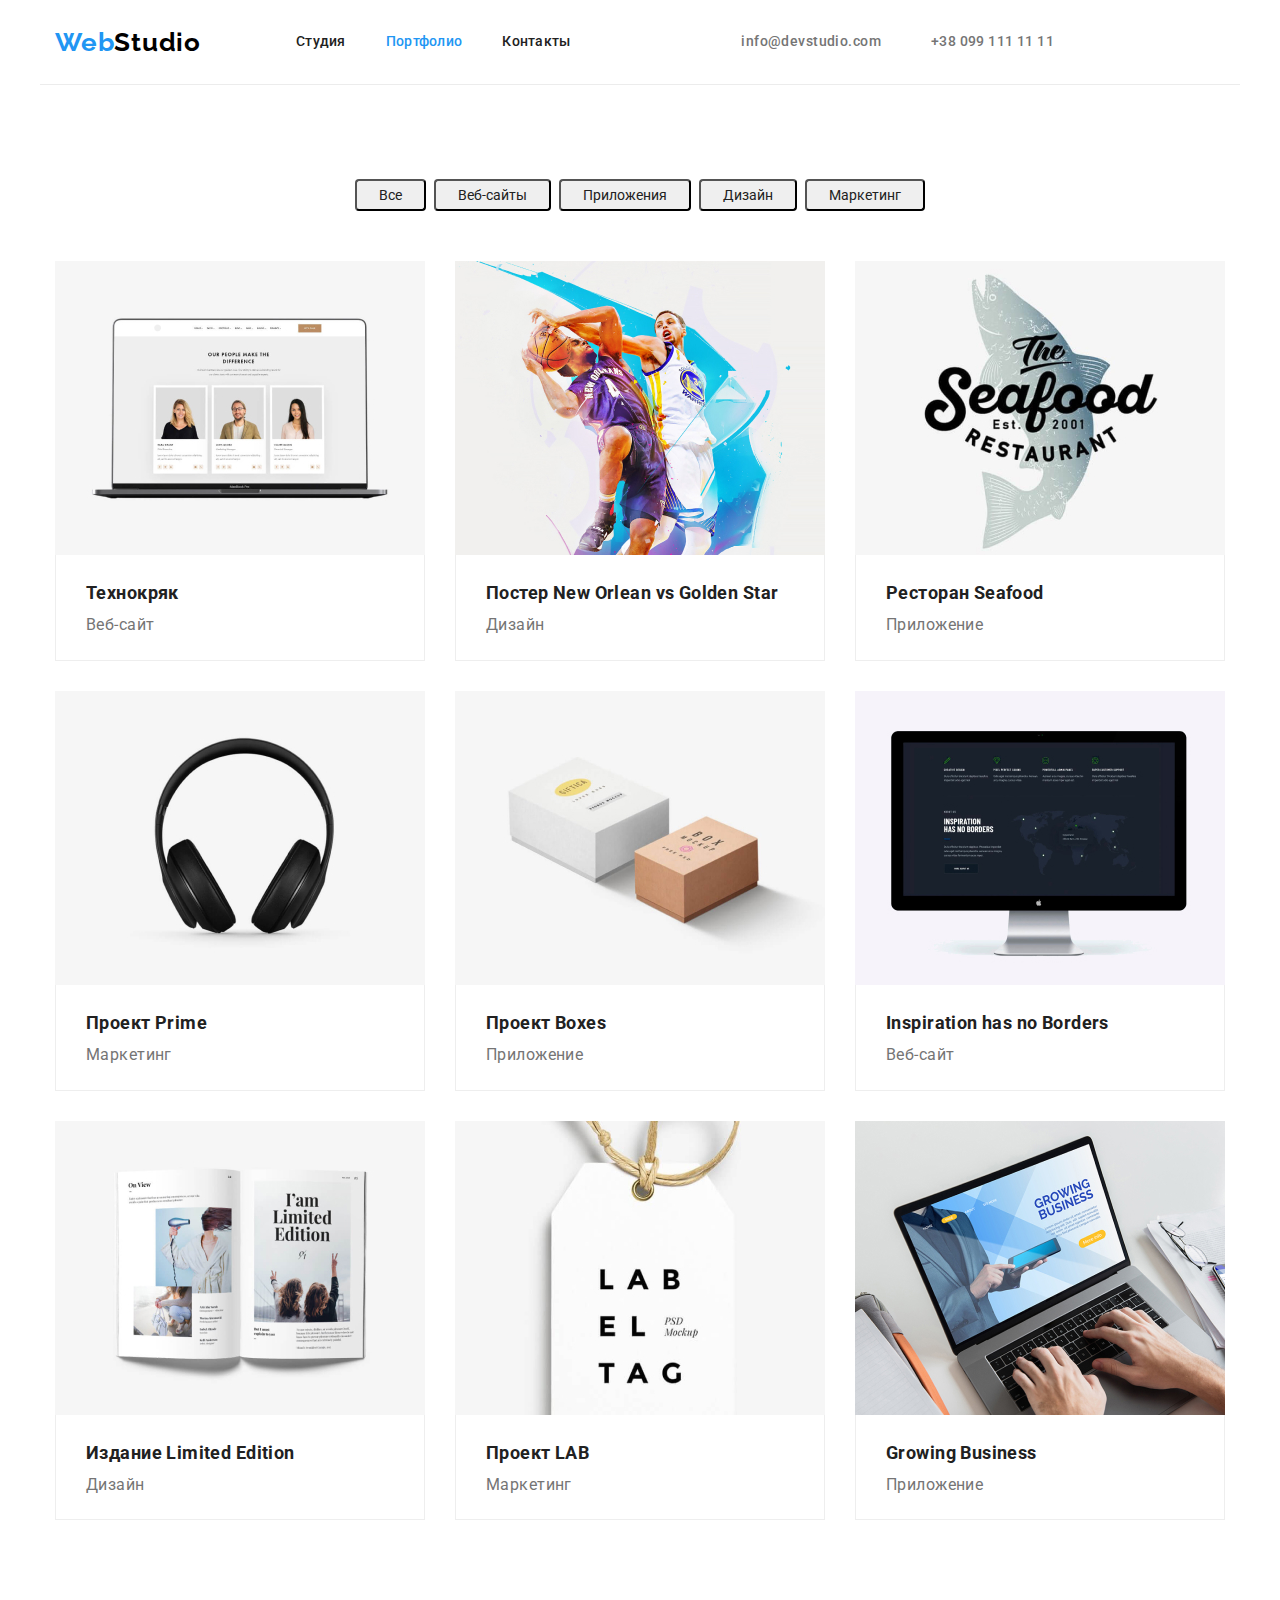
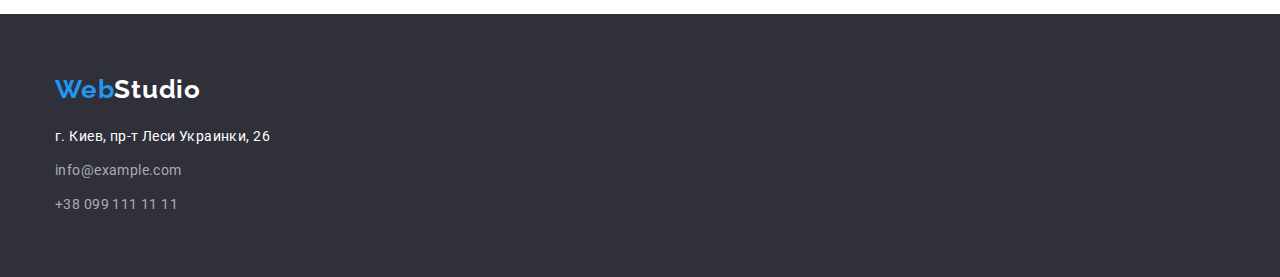
==== portfolio.html @ 10aca10c "FILES" ====
<!DOCTYPE html>
<html lang="ru">
  <head>
    <meta charset="UTF-8" />
    <meta http-equiv="X-UA-Compatible" content="IE=edge" />
    <meta name="viewport" content="width=, initial-scale=1.0" />
    <title>Document</title>
    <link
      href="https://fonts.googleapis.com/css2?family=Raleway:wght@700&family=Roboto:wght@400;500;700;900&display=swap"
      rel="stylesheet"
    />
    <link
      rel="stylesheet"
      href="https://cdnjs.cloudflare.com/ajax/libs/modern-normalize/1.1.0/modern-normalize.min.css"
    />
    <link rel="stylesheet" href="./css/styles.css" />
  </head>
  <body>
    <!--Шапка сайта-->
    <header class="page-header">
      <div class="container header-container">
        <nav class="nav">
          <a href="/" class="logoweb">Web<span class="logostudio">Studio</span></a>
          <ul class="nav-header">
            <li class="nav-item"><a href="./index.html" class="nav-link">Студия</a></li>
            <li class="nav-item">
              <a href="" class="nav-link current">Портфолио</a>
            </li>
            <li class="nav-item"><a href="" class="nav-link">Контакты</a></li>
          </ul>
        </nav>
        <ul class="nav-container">
          <li class="nav-item-mail">
            <a href="mailto:info@devstudio.com" class="nav-email">info@devstudio.com</a>
          </li>
          <li class="nav-item-tel">
            <a href="tel:+380991111111" class="nav-number">+38 099 111 11 11</a>
          </li>
        </ul>
      </div>
    </header>
    <main>
      <!-- Фильтр на странице Портфолио -->
      <section class="section container">
            <h1 class="visually-hidden">Примеры работ</h1>
            <ul class="work-examples-container button-items-list">
              <li class="button-examples-item">
                <button type="button" class="button-text-examples button-all">Все</button>
              </li>
              <li class="button-examples-item">
                <button type="button button-web" class="button-text-examples">Веб-сайты</button>
              </li>
              <li class="button-examples-item">
                <button type="button" class="button-text-examples button-apps">Приложения</button>
              </li>
              <li class="button-examples-item">
                <button type="button" class="button-text-examples button-design">Дизайн</button>
              </li>
              <li class="button-examples-item">
                <button type="button" class="button-text-examples button-marketing">
                  Маркетинг
                </button>
              </li>
            </ul>
          </div>
          <!-- Примеры работ линия 1 -->
          <ul class="work-examples">
            <li class="work-examples-list-item">
              <img src="images/websiteexample.jpg" width="370" alt="An example of the website" />
              <div class="work-examples-content">
                <h2 class="work-example-title">Технокряк</h2>
                <p class="work-example-type-one">Веб-сайт</p>
              </div>
            </li>
            <li class="work-examples-list-item">
              <img
                src="images/designexample.jpg"
                width="370"
                alt="A poster with basketball players"
              />
              <div class="work-examples-content">
                <h2 class="work-example-title">Постер New Orlean vs Golden Star</h2>
                <p class="work-example-type-one">Дизайн</p>
              </div>
            </li>
            <li class="work-examples-list-item">
              <img src="images/appexample.jpg" width="370" alt="Seafood restaurant app logo" />
              <div class="work-examples-content">
                <h2 class="work-example-title">Ресторан Seafood</h2>
                <p class="work-example-type-one">Приложение</p>
              </div>
            </li>
          <!-- Примеры работ линия 2 -->
            <li class="work-examples-list-item">
              <img src="images/marketingexample.jpg" width="370" alt="A set of headphones" />
              <div class="work-examples-content">
                <h2 class="work-example-title">Проект Prime</h2>
                <p class="work-example-type-two">Маркетинг</p>
              </div>
            </li>
            <li class="work-examples-list-item">
              <img src="images/appboxes.jpg" width="370" alt="Two boxes" />
              <div class="work-examples-content">
                <h2 class="work-example-title">Проект Boxes</h2>
                <p class="work-example-type-two">Приложение</p>
              </div>
            </li>
            <li class="work-examples-list-item">
              <img src="images/websiteinspation.jpg" width="370" alt="A screen" />
              <div class="work-examples-content">
                <h2 class="work-example-title">Inspiration has no Borders</h2>
                <p class="work-example-type-two">Веб-сайт</p>
              </div>
            </li>
          <!-- Примеры работ линия 3 -->
            <li class="work-examples-list-item not">
              <img src="images/limitededition.jpg" width="370" alt="An unfolded magazine" />
              <div class="work-examples-content">
                <h2 class="work-example-title">Издание Limited Edition</h2>
                <p class="work-example-type">Дизайн</p>
              </div>
            </li>
            <li class="work-examples-list-item not">
              <img src="images/projectlab.jpg" width="370" alt="A Lab tag" />
              <div class="work-examples-content">
                <h2 class="work-example-title">Проект LAB</h2>
                <p class="work-example-type">Маркетинг</p>
              </div>
            </li>
            <li class="work-examples-list-item not">
              <img src="images/growingbusiness.jpg" width="370" alt="A laptop" />
              <div class="work-examples-content">
                <h2 class="work-example-title">Growing Business</h2>
                <p class="work-example-type">Приложение</p>
              </div>
            </li>
          </ul>
        </div>
      </section>
    </main>
    <!--Подвал страницы-->
    <footer class="footer">
      <div class="container">
        <a href="/" class="logoweb-footer">Web<span class="logostudiofooter">Studio</span></a>
        <address class="address">
          <p class="address-name">г. Киев, пр-т Леси Украинки, 26</p>
          <a class="address-mail link" href="mailto:info@example.com">info@example.com</a>
          <a class="address-tel link" href="tel:+380991111111">+38 099 111 11 11</a>
        </address>
      </div>
    </footer>
  </body>
</html>
---- css/styles.css ----
:root {
  --primary-text-color: #757575;
  --title-text-color: #212121;
  --accent-color: #2196f3;
  --primary-bg-color: white;
}

h1,
h2,
h3,
h4,
h5,
h6,
p {
  margin-top: 0;
  margin-bottom: 0;
}

ul,
ol {
  padding-left: 0;
  margin-top: 0;
  margin-bottom: 0;
}

.list {
  list-style: none;
}

.link {
  text-decoration: none;
  display: block;
}

img {
  display: block;
}
/* Цвет основного текста: #212121
Вторичный цвет  #757575 
цвет контактов rgba(255, 255, 255, 0.6)
белый цвет: #FFFFFF
акцентный цвет = #2196F3  */
/* цвет фона основной #FFFFFF
цвет фона вторичный #2F303A */
body {
  background-color: #ffffff;
  color: #212121;
  font-family: 'Roboto', sans-serif;
  letter-spacing: 0.03em;
  font-size: 14px;
  line-height: 1.71;
}

ul {
  list-style: none;
}
/* НАЧАЛО ШАПКИ И НАВИГАЦИИ НА САЙТЕ */
.page-header {
  color: var(--primary-bg-color);
}
.logoweb {
  text-decoration: none;
  color: #2196f3;
  font-family: 'Raleway';
  font-size: 26px;
  font-weight: 700;
  line-height: 1.19;
  letter-spacing: 0.03em;
  text-align: left;
  margin-right: 95px;
}

.logostudio {
  color: black;
  text-decoration: none;
  font-weight: 700;
  font-size: 26px;
  line-height: 1.34;
  letter-spacing: 0.03em;
}
.container {
  width: 1200px;
  margin: 0 auto;
  padding-left: 15px;
  padding-right: 15px;
}
.section {
  padding-top: 94px;
  padding-bottom: 94px;
}
.nav {
  display: flex;
  align-items: center;
}
.nav-header {
  display: flex;
  align-items: center;
}

.nav-item {
  padding-top: 30px;
  padding-bottom: 30px;
}
.header-container {
  border-bottom: 1px solid #ececec;
  margin: 0 auto;
}
.header-container {
  display: flex;
  align-items: center;
}

.nav-container {
  display: flex;
}
.nav-header a {
  text-decoration: none;
  color: var(--title-text-color);
  font-weight: 500;
  font-size: 14px;
  line-height: 1.2;
  letter-spacing: 0.02em;
}

.nav-link.current,
.nav-link:hover,
.nav-link:focus {
  color: var(--accent-color);
}
.nav-item:not(:last-child) {
  margin-right: 40px;
}

.nav-container {
  margin: 0 auto;
}
.nav-item-mail {
  margin-right: 50px;
}
.nav-email,
.nav-number {
  text-decoration: none;
  color: var(--primary-text-color);
  font-weight: 500;
}

.nav-email:focus,
.nav-email:hover {
  color: var(--accent-color);
}
.nav-number:focus,
.nav-number:hover {
  color: var(--accent-color);
}
/* ========== КОНЕЦ ШАПКИ И НАВИГАЦИИ НА САЙТЕ============ */

/*======= НАЧАЛО БАННЕРА НА ГЛАВНОЙ СТРАНИЦЕ ==========*/
.hero {
  background-color: #2f303a;
  padding-top: 200px;
  padding-bottom: 200px;
}
.hero-container {
  background-color: #2f303a;
  display: flex;
  align-items: center;
  flex-direction: column;
}
.hero-title {
  color: #ffffff;
  background-color: #2f303a;
  font-size: 44px;
  line-height: 1.3;
  text-align: center;
  letter-spacing: 0.06em;
  text-transform: uppercase;
  max-width: 670px;
  margin: 0 auto 30px;
}
.button {
  display: block;
  margin: 0 auto;
}
.button {
  border-radius: 4px;
  padding: 10px 32px;
  box-sizing: border-box;
  width: 200px;
  height: 50px;
  text-align: center;
}
.button,
.button-text {
  font-family: inherit;
  color: white;
  background-color: var(--accent-color);
  font-weight: bold;
  font-size: 16px;
  line-height: 1.8;
  cursor: pointer;
}

/* ==========КОНЕЦ БАННЕРА НА ГЛАВНОЙ СТРАНИЦЕ ==================*/

/*========= НАШИ ПРЕЙМУЩЕСТВА НАЧАЛО РАЗДЕЛА =================*/
.visually-hidden {
  position: absolute;
  width: 1px;
  height: 1px;
  margin: -1px;
  border: 0;
  padding: 0;
  white-space: nowrap;
  clip-path: inset(100%);
  clip: rect(0 0 0 0);
  overflow: hidden;
}

.our-advantages {
  display: flex;
  align-items: center;
  padding-bottom: 95px;
  padding-top: 95px;
}
.our-advantages-list {
  display: flex;
  align-items: center;
  margin-left: -30px;
  margin-top: -30px;
}
.advantages-list-item {
  width: calc((100% - 90px) / 4);
  margin-left: 30px;
  margin-top: 30px;
}
.advantages-list-item:last-child {
  margin-right: 0;
}

.advantages-title {
  margin-bottom: 10px;
  font-weight: bold;
  font-size: 14px;
  line-height: 1.14;
  letter-spacing: 0.03em;
  text-transform: uppercase;
}

.our-advantages-list p {
  font-size: 14px;
  line-height: 1.5;
  letter-spacing: 0.03em;
  color: var(--primary-text-color);
}
/* =========НАШИ ПРЕЙМУЩЕСТВА КОНЕЦ РАЗДЕЛА ===========*/

/* =====ЧЕМ МЫ ЗАНИМАЕМСЯ НА ГЛАВНОЙ СТРАНИЦЕ========= */
.whatdowedo {
  padding-bottom: 94px;
}
.whatdowedo-title {
  font-weight: 700;
  font-size: 36px;
  line-height: 1.2;
  letter-spacing: 0.03em;
}
.whatdowedo-title {
  text-align: center;
  margin: 0 auto;
  margin-bottom: 50px;
}

.whatdowedo-list {
  display: flex;
  align-items: center;
  margin-left: -30px;
  margin-top: -30px;
}
.whatdowedo-list-item {
  width: calc((100% - 60px) / 3);
  margin-left: 30px;
  margin-top: 30px;
}
/*========== ЧЕМ МЫ ЗАНИМАЕМСЯ КОНЕЦ =========*/

/*============== НАША КОММАНДА НАЧАЛО (НА ГЛАВНОЙ СТРАНИЦЕ)========== */
.our-team-section {
  background-color: #f5f4fa;
}
.our-team-title {
  text-align: center;
}
.our-team-title {
  color: #212121;
  font-style: normal;
  font-weight: bold;
  font-size: 36px;
  line-height: 1.85;
  margin-bottom: 50px;
}
.our-team-list {
  display: flex;
  align-items: center;
  margin-left: -30px;
  margin-top: -30px;
}
.our-team-list-item {
  width: calc((100% - 60px) / 4);
  margin-left: 30px;
  margin-top: 30px;
}
.our-team-members {
  font-weight: 500;
  font-size: 16px;
  line-height: 1.2;
  letter-spacing: 0.03em;
  margin-bottom: 10px;
}

.our-team-position {
  font-weight: normal;
  font-size: 16px;
  line-height: 1.2;
  letter-spacing: 0.03em;
  color: var(--primary-text-color);
}
.our-team-list-content-first,
.our-team-list-content-second,
.our-team-list-content-third,
.our-team-list-content-fourth {
  text-align: center;
  background-color: #ffffff;
}
.our-team-list-content-first {
  padding-top: 30px;
  padding-right: 60px;
  padding-bottom: 30px;
  padding-left: 50px;
}
.our-team-list-content-second {
  padding-top: 30px;
  padding-right: 61px;
  padding-bottom: 30px;
  padding-left: 62px;
}
.our-team-list-content-third {
  padding-top: 30px;
  padding-right: 65px;
  padding-bottom: 30px;
  padding-left: 67px;
}
.our-team-list-content-fourth {
  padding-top: 30px;
  padding-right: 65px;
  padding-bottom: 30px;
  padding-left: 67px;
}
/*  =======РАЗДЕЛ НАША КОМАНДА КОНЕЦ (НА ГЛАВНОЙ СТРАНИЦЕ)======== */

/* -=========ФИЛЬТР НА СТРАНИЦЕ ПОРТФОЛИО НАЧАЛО =========*/
.work-examples .button-text-examples {
  font-family: inherit;
  background-color: #f5f4fa;
  color: #212121;
  font-weight: 500;
  font-size: 16px;
  line-height: 1.62;
  letter-spacing: 0.03em;
}
.work-examples .button-text-examples:hover {
  background-color: var(--accent-color);
  color: white;
}

.work-examples-container {
  display: flex;
}
.work-examples-container {
  justify-content: center;
  margin-bottom: 50px;
}

.button-examples-item {
  display: block;
}

.button-examples-item:not(:last-child) {
  margin-right: 8px;
}
.button-text-examples {
  padding: 6px 22px;
  border-radius: 4px;
  color: #212121;
}

button {
  box-sizing: border-box;
}
.buttons-list,
.button-examples-item {
  display: block;
}

.button-web {
  padding: 73px 38px;
}
/* ============ ФИЛЬТР В ПОРТФОЛИО КОНЕЦ=========== */

/* =========ПРИМЕРЫ РАБОТ В ПОРТФОЛИО =========*/
.work-examples h2 {
  font-style: normal;
  font-weight: bold;
  font-size: 18px;
  line-height: 2;
}
.work-examples p {
  color: #757575;
  font-size: 16px;
  line-height: 1.8;
}

.work-examples-content {
  padding: 20px 30px;
  border-bottom: 1px solid #eeeeee;
  border-right: 1px solid #eeeeee;
  border-left: 1px solid #eeeeee;
}
.work-examples {
  display: flex;
  flex-wrap: wrap;
}
.work-examples-list-item {
  margin-right: 30px;
}
.work-examples-list-item:nth-child(3n + 3) {
  margin-right: 0;
}
.work-examples-list-item {
  margin-bottom: 30px;
}
.work-examples-list-item:nth-last-child(-n + 3) {
  margin-bottom: 0;
}
/* =========КОНЕЦ ПРИМЕРОВ РАБОТ В ПОРТФОЛИО============== */

/* =======ФУТЕР НА ГЛАВНОЙ СТРАНИЦУ И ПОРТФОЛИО======= */
.footer {
  background-color: #2f303a;
  font-style: normal;
  padding-top: 60px;
  padding-bottom: 60px;
}

.logoweb-footer {
  text-decoration: none;
  color: #2196f3;
  font-family: 'Raleway';
  font-size: 26px;
  font-weight: 700;
  line-height: 1.19;
  letter-spacing: 0.03em;
}
.logoweb-footer {
  margin-bottom: 20px;
}
.logostudiofooter {
  color: white;
  text-decoration: none;
  font-weight: 700;
  font-size: 26px;
  line-height: 35, 96px;
  letter-spacing: 0.03em;
}
.footer-list {
  list-style: none;
}
.address-name {
  max-width: 232px;
  color: white;
  font-style: normal;
  font-weight: normal;
  font-size: 14px;
  line-height: 1.71;
  margin-bottom: 10px;
}

.address-mail,
.address-tel {
  display: block;
}
.logoweb-footer {
  display: block;
}
.address-mail {
  margin-bottom: 10px;
}
.address-mail,
.address-tel {
  text-decoration: none;
  font-style: normal;
  color: rgba(255, 255, 255, 0.6);
  font-weight: 400;
  font-size: 14px;
  line-height: 1.71;
  letter-spacing: 0.03em;
}
/* =======КОНЕЦ ФУТЕРА======== */
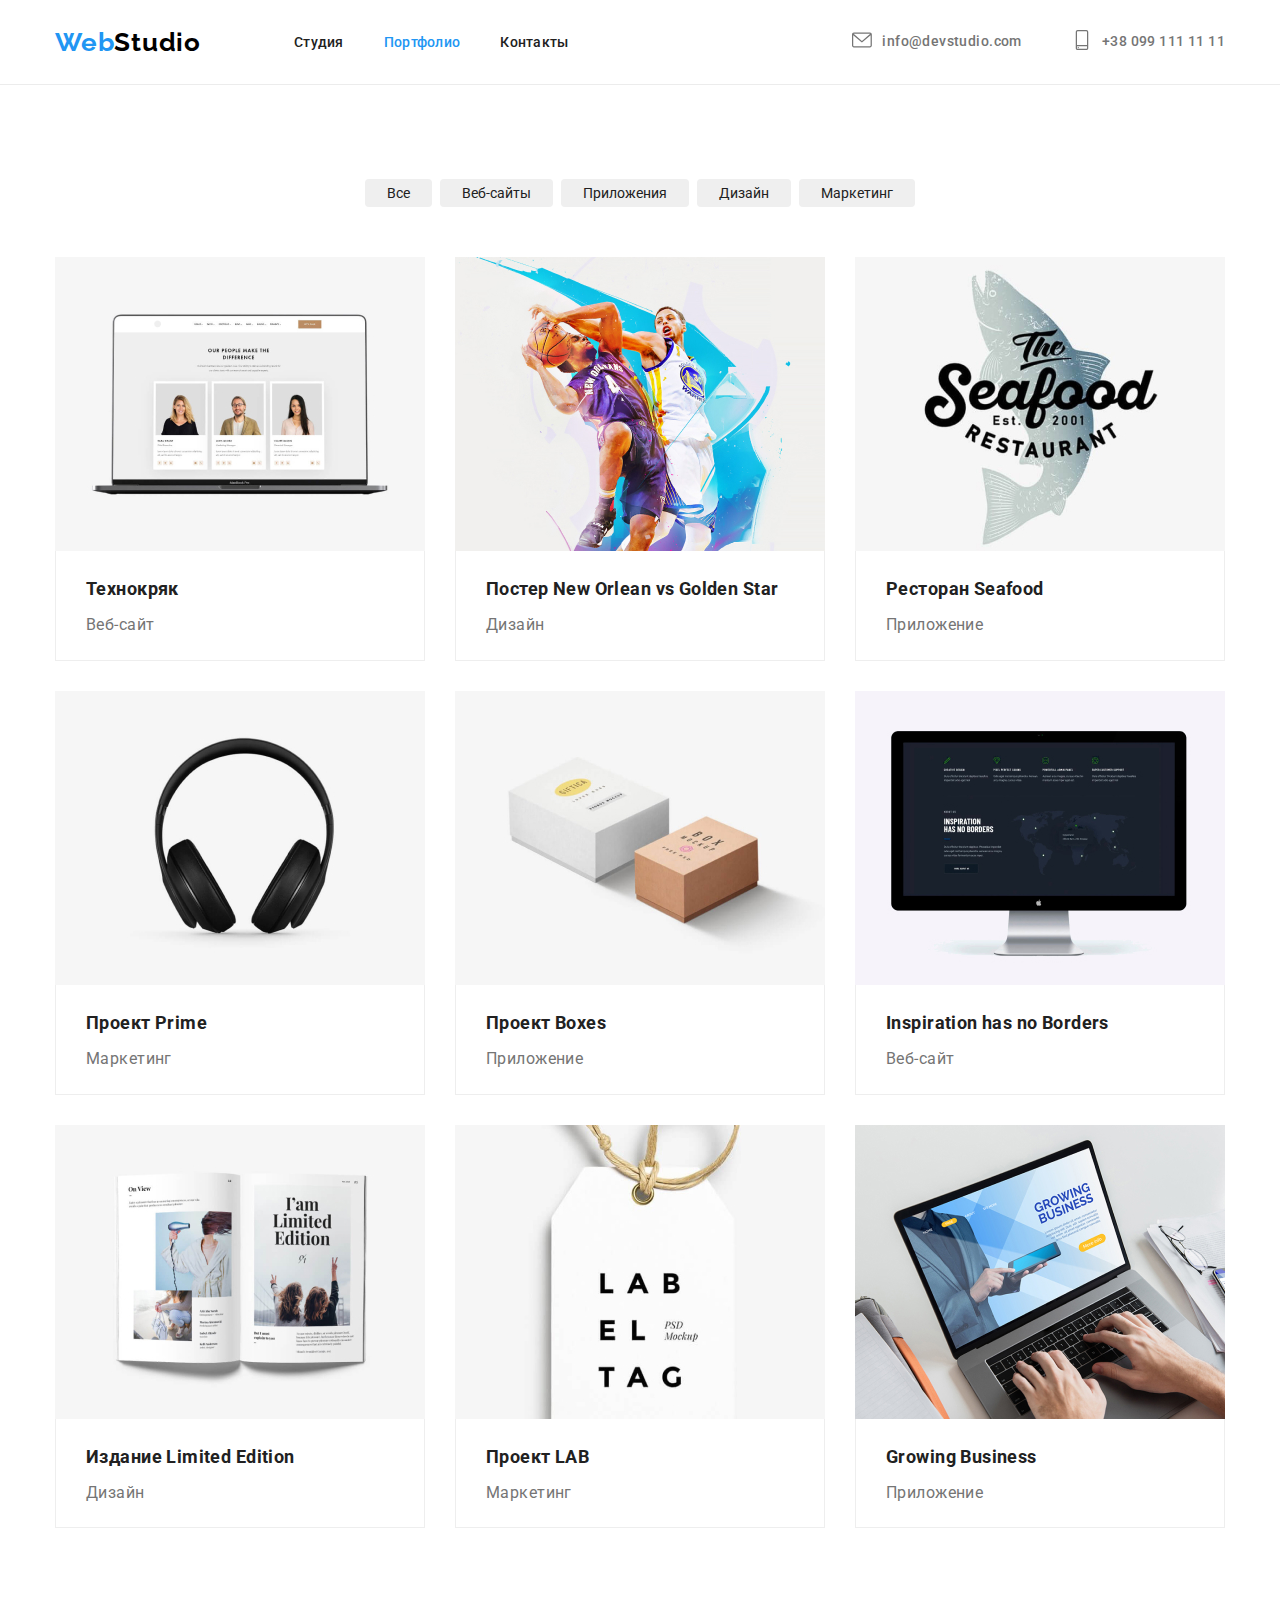
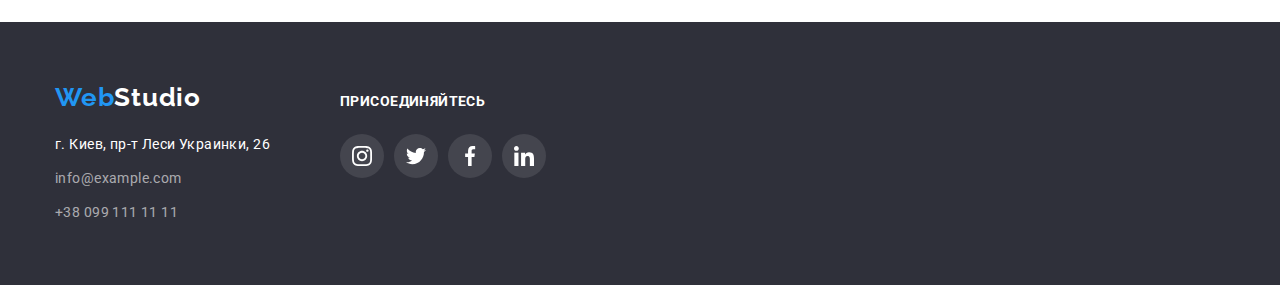
==== commit aa943405: "very final" ====
--- a/portfolio.html
+++ b/portfolio.html
@@ -19,22 +19,30 @@
     <!--Шапка сайта-->
     <header class="page-header">
       <div class="container header-container">
+        <a href="/" class="logoweb">Web<span class="logostudio">Studio</span></a>
         <nav class="nav">
-          <a href="/" class="logoweb">Web<span class="logostudio">Studio</span></a>
           <ul class="nav-header">
-            <li class="nav-item"><a href="./index.html" class="nav-link">Студия</a></li>
-            <li class="nav-item">
-              <a href="" class="nav-link current">Портфолио</a>
-            </li>
-            <li class="nav-item"><a href="" class="nav-link">Контакты</a></li>
+            <li class="nav-item link"><a href="./index.html" class="nav-link">Студия</a></li>
+            <li class="nav-item link"><a href="" class="nav-link current">Портфолио</a></li>
+            <li class="nav-item link"><a href="" class="nav-link">Контакты</a></li>
           </ul>
         </nav>
         <ul class="nav-container">
           <li class="nav-item-mail">
-            <a href="mailto:info@devstudio.com" class="nav-email">info@devstudio.com</a>
+            <a href="mailto:info@devstudio.com" class="nav-link link">
+              <svg class="nav-icon" width="20" height="20">
+                <use href="./images/icons.svg#icon-envelope"></use>
+              </svg>
+              info@devstudio.com
+            </a>
           </li>
           <li class="nav-item-tel">
-            <a href="tel:+380991111111" class="nav-number">+38 099 111 11 11</a>
+            <a href="tel:+380991111111" class="nav-link link">
+              <svg class="nav-icon" width="20" height="20">
+                <use href="./images/icons.svg#icon-smartphone"></use>
+              </svg>
+              +38 099 111 11 11
+            </a>
           </li>
         </ul>
       </div>
@@ -45,19 +53,19 @@
             <h1 class="visually-hidden">Примеры работ</h1>
             <ul class="work-examples-container button-items-list">
               <li class="button-examples-item">
-                <button type="button" class="button-text-examples button-all">Все</button>
+                <button type="button" class="button-text-examples">Все</button>
               </li>
               <li class="button-examples-item">
                 <button type="button button-web" class="button-text-examples">Веб-сайты</button>
               </li>
               <li class="button-examples-item">
-                <button type="button" class="button-text-examples button-apps">Приложения</button>
+                <button type="button" class="button-text-examples">Приложения</button>
               </li>
               <li class="button-examples-item">
-                <button type="button" class="button-text-examples button-design">Дизайн</button>
+                <button type="button" class="button-text-examples">Дизайн</button>
               </li>
               <li class="button-examples-item">
-                <button type="button" class="button-text-examples button-marketing">
+                <button type="button" class="button-text-examples">
                   Маркетинг
                 </button>
               </li>
@@ -140,13 +148,48 @@
     </main>
     <!--Подвал страницы-->
     <footer class="footer">
-      <div class="container">
-        <a href="/" class="logoweb-footer">Web<span class="logostudiofooter">Studio</span></a>
-        <address class="address">
-          <p class="address-name">г. Киев, пр-т Леси Украинки, 26</p>
-          <a class="address-mail link" href="mailto:info@example.com">info@example.com</a>
-          <a class="address-tel link" href="tel:+380991111111">+38 099 111 11 11</a>
-        </address>
+      <div class="container footer-container">
+        <div class="footer-container-first">
+          <a href="/" class="logoweb-footer">Web<span class="logostudiofooter">Studio</span></a>
+          <address class="address">
+            <p class="address-name">г. Киев, пр-т Леси Украинки, 26</p>
+            <a class="address-mail link" href="mailto:info@example.com">info@example.com</a>
+            <a class="address-tel link" href="tel:+380991111111">+38 099 111 11 11</a>
+          </address>
+        </div>
+        <div class="footer-social-links-container">
+          <h2 class="footer-title">Присоединяйтесь</h2>
+          <ul class="footer-social-list">
+            <li class="social-list-item">
+              <a href="" class="social-list-link">
+                <svg class="social-list-icon-footer" width="20" height="20">
+                  <use href="./images/icons.svg#instagram"></use>
+                </svg>
+              </a>
+            </li>
+            <li class="social-list-item">
+              <a href="" class="social-list-link">
+                <svg class="social-list-icon-footer" width="20" height="20">
+                  <use href="./images/icons.svg#twitter"></use>
+                </svg>
+              </a>
+            </li>
+            <li class="social-list-item">
+              <a href="" class="social-list-link">
+                <svg class="social-list-icon-footer" width="20" height="20">
+                  <use href="./images/icons.svg#facebook"></use>
+                </svg>
+              </a>
+            </li>
+            <li class="">
+              <a href="" class="social-list-link">
+                <svg class="social-list-icon-footer" width="20" height="20">
+                  <use href="./images/icons.svg#linkedin"></use>
+                </svg>
+              </a>
+            </li>
+          </ul>
+        </div>
       </div>
     </footer>
   </body>
--- a/css/styles.css
+++ b/css/styles.css
@@ -55,9 +55,14 @@
   list-style: none;
 }
 /* НАЧАЛО ШАПКИ И НАВИГАЦИИ НА САЙТЕ */
+
 .page-header {
-  color: var(--primary-bg-color);
-}
+  border-bottom: 1px solid #ececec;
+}
+/* .page-header {
+  display: flex;
+  justify-content: flex-end;
+} */
 .logoweb {
   text-decoration: none;
   color: #2196f3;
@@ -69,6 +74,9 @@
   text-align: left;
   margin-right: 95px;
 }
+.logoweb {
+  margin-right: 93px;
+}
 
 .logostudio {
   color: black;
@@ -80,13 +88,15 @@
 }
 .container {
   width: 1200px;
-  margin: 0 auto;
+  margin-left: auto;
+  margin-right: auto;
   padding-left: 15px;
   padding-right: 15px;
 }
 .section {
   padding-top: 94px;
   padding-bottom: 94px;
+  margin: 0 auto;
 }
 .nav {
   display: flex;
@@ -94,24 +104,29 @@
 }
 .nav-header {
   display: flex;
-  align-items: center;
-}
-
-.nav-item {
+}
+
+.nav-link {
+  display: block;
   padding-top: 30px;
   padding-bottom: 30px;
 }
 .header-container {
-  border-bottom: 1px solid #ececec;
-  margin: 0 auto;
-}
+}
+
 .header-container {
   display: flex;
   align-items: center;
-}
-
+  width: 1200px;
+}
+.nav {
+  display: block;
+  align-items: center;
+}
 .nav-container {
   display: flex;
+  justify-content: center;
+  margin-left: auto;
 }
 .nav-header a {
   text-decoration: none;
@@ -121,54 +136,74 @@
   line-height: 1.2;
   letter-spacing: 0.02em;
 }
+.nav-link {
+  display: flex;
+}
+
+.nav-email-link,
+.nav-tel-link {
+  display: block;
+  padding-top: 32px;
+  padding-bottom: 32px;
+}
 
 .nav-link.current,
 .nav-link:hover,
 .nav-link:focus {
   color: var(--accent-color);
 }
+
 .nav-item:not(:last-child) {
   margin-right: 40px;
 }
 
-.nav-container {
-  margin: 0 auto;
-}
-.nav-item-mail {
-  margin-right: 50px;
-}
-.nav-email,
-.nav-number {
+.nav-link,
+.nav-link {
   text-decoration: none;
   color: var(--primary-text-color);
   font-weight: 500;
 }
-
-.nav-email:focus,
-.nav-email:hover {
+.nav-item-mail {
+  margin-right: 50px;
+}
+.nav-link:focus,
+.nav-link:hover {
   color: var(--accent-color);
 }
-.nav-number:focus,
-.nav-number:hover {
-  color: var(--accent-color);
-}
+
+.nav-icon {
+  margin-right: 10px;
+  fill: currentColor;
+}
+
 /* ========== КОНЕЦ ШАПКИ И НАВИГАЦИИ НА САЙТЕ============ */
 
 /*======= НАЧАЛО БАННЕРА НА ГЛАВНОЙ СТРАНИЦЕ ==========*/
+.page {
+  /* width: 1600px; */
+  margin: 0 auto;
+}
 .hero {
-  background-color: #2f303a;
+  background-color: #c4c4c4;
   padding-top: 200px;
   padding-bottom: 200px;
+  background-image: linear-gradient(rgba(47, 48, 58, 0.4), rgba(47, 48, 58, 0.4)),
+    url('../images/hero/herobackground.jpg');
+  background-size: cover;
+  background-repeat: no-repeat;
+  background-position: center;
+  max-width: 1600px;
+  margin-left: auto;
+  margin-right: auto;
 }
 .hero-container {
-  background-color: #2f303a;
   display: flex;
   align-items: center;
   flex-direction: column;
 }
 .hero-title {
   color: #ffffff;
-  background-color: #2f303a;
+
   font-size: 44px;
   line-height: 1.3;
   text-align: center;
@@ -237,6 +272,57 @@
   margin-right: 0;
 }
 
+.advantages-title-antenna::before {
+  display: block;
+  background-color: #f5f4fa;
+  background-size: 70px, 70px;
+  background-repeat: no-repeat;
+  background-position: center center;
+  margin-bottom: 30px;
+  content: '';
+  width: 270px;
+  height: 120px;
+  background-image: url(../images/our-advantages-elements/antenna.svg);
+}
+.advantages-title-clock::before {
+  display: block;
+  background-color: #f5f4fa;
+  background-size: 70px, 70px;
+  background-repeat: no-repeat;
+  background-position: center center;
+  margin-bottom: 30px;
+  content: '';
+  width: 270px;
+  height: 120px;
+  background-image: url(../images/our-advantages-elements/clock.svg);
+}
+
+.advantages-title-diagram::before {
+  display: block;
+  background-color: #f5f4fa;
+  background-size: 70px, 70px;
+  background-repeat: no-repeat;
+  background-position: center center;
+  margin-bottom: 30px;
+  content: '';
+  width: 270px;
+  height: 120px;
+  background-image: url(../images/our-advantages-elements/diagram.svg);
+}
+
+.advantages-title-astronaut::before {
+  display: block;
+  background-color: #f5f4fa;
+  background-size: 70px, 70px;
+  background-repeat: no-repeat;
+  background-position: center center;
+  margin-bottom: 30px;
+  content: '';
+  width: 270px;
+  height: 120px;
+  background-image: url(../images/our-advantages-elements/astronaut.svg);
+}
+
 .advantages-title {
   margin-bottom: 10px;
   font-weight: bold;
@@ -290,7 +376,9 @@
 .our-team-title {
   text-align: center;
 }
-.our-team-title {
+.our-team-title,
+.our-clients-title {
+  text-align: center;
   color: #212121;
   font-style: normal;
   font-weight: bold;
@@ -308,6 +396,9 @@
   width: calc((100% - 60px) / 4);
   margin-left: 30px;
   margin-top: 30px;
+  box-shadow: 0px 1px 3px rgba(0, 0, 0, 0.12), 0px 1px 1px rgba(0, 0, 0, 0.14),
+    0px 2px 1px rgba(0, 0, 0, 0.2);
+  border-radius: 0px 0px 4px 4px;
 }
 .our-team-members {
   font-weight: 500;
@@ -323,6 +414,7 @@
   line-height: 1.2;
   letter-spacing: 0.03em;
   color: var(--primary-text-color);
+  margin-bottom: 16px;
 }
 .our-team-list-content-first,
 .our-team-list-content-second,
@@ -333,30 +425,84 @@
 }
 .our-team-list-content-first {
   padding-top: 30px;
-  padding-right: 60px;
+  padding-right: 32px;
   padding-bottom: 30px;
-  padding-left: 50px;
+  padding-left: 32px;
 }
 .our-team-list-content-second {
   padding-top: 30px;
-  padding-right: 61px;
+  padding-right: 32px;
   padding-bottom: 30px;
-  padding-left: 62px;
+  padding-left: 32px;
 }
 .our-team-list-content-third {
   padding-top: 30px;
-  padding-right: 65px;
+  padding-right: 32px;
   padding-bottom: 30px;
-  padding-left: 67px;
+  padding-left: 32px;
 }
 .our-team-list-content-fourth {
   padding-top: 30px;
-  padding-right: 65px;
+  padding-right: 32px;
   padding-bottom: 30px;
-  padding-left: 67px;
-}
+  padding-left: 32px;
+}
+.social-list-link:hover,
+.social-list-link:focus {
+  background-color: var(--accent-color);
+}
+.social-list-icon {
+  fill: #afb1b8;
+}
+.social-list-link:hover > .social-list-icon,
+.social-list-link:focus > .social-list-icon {
+  fill: white;
+}
+
+.social-list {
+  display: flex;
+  justify-content: space-between;
+}
+.social-list-link {
+  display: flex;
+  justify-content: center;
+  align-items: center;
+  width: 44px;
+  height: 44px;
+  border-radius: 50%;
+  background-color: var(--primary-bg-color);
+}
+
 /*  =======РАЗДЕЛ НАША КОМАНДА КОНЕЦ (НА ГЛАВНОЙ СТРАНИЦЕ)======== */
-
+/* ===========РАЗДЕЛ НАШИ КЛИЕНТЫ========= */
+.our-clients-icon {
+  fill: #afb1b8;
+}
+
+.our-clients-link:hover,
+.our-clients-link:focus {
+  border: 1px solid var(--accent-color);
+}
+
+.our-clients-icon:hover,
+.our-clients-icon:focus {
+  fill: var(--accent-color);
+}
+.our-clients-link {
+  display: flex;
+  justify-content: center;
+  align-items: center;
+  width: 170px;
+  height: 92px;
+  border: 1px solid #afb1b8;
+  border-radius: 4px;
+}
+
+.our-clients-list {
+  display: flex;
+  justify-content: space-between;
+  margin: 0 auto;
+}
 /* -=========ФИЛЬТР НА СТРАНИЦЕ ПОРТФОЛИО НАЧАЛО =========*/
 .work-examples .button-text-examples {
   font-family: inherit;
@@ -367,9 +513,12 @@
   line-height: 1.62;
   letter-spacing: 0.03em;
 }
-.work-examples .button-text-examples:hover {
+.work-examples-container .button-text-examples:hover,
+.button-text-examples:focus {
   background-color: var(--accent-color);
   color: white;
+  box-shadow: 0px 3px 1px rgba(0, 0, 0, 0.1), 0px 1px 2px rgba(0, 0, 0, 0.08),
+    0px 2px 2px rgba(0, 0, 0, 0.12);
 }
 
 .work-examples-container {
@@ -379,7 +528,9 @@
   justify-content: center;
   margin-bottom: 50px;
 }
-
+.work-example-title {
+  margin-bottom: 4px;
+}
 .button-examples-item {
   display: block;
 }
@@ -391,6 +542,9 @@
   padding: 6px 22px;
   border-radius: 4px;
   color: #212121;
+  /* box-shadow: 0px 3px 1px rgba(0, 0, 0, 0.1), 0px 1px 2px rgba(0, 0, 0, 0.08),
+    0px 2px 2px rgba(0, 0, 0, 0.12); */
+  border: #f5f4fa;
 }
 
 button {
@@ -429,6 +583,13 @@
   display: flex;
   flex-wrap: wrap;
 }
+
+.work-examples-list-item:hover,
+.work-examples-list-item:focus {
+  box-shadow: 0px 1px 1px rgba(0, 0, 0, 0.12), 0px 4px 4px rgba(0, 0, 0, 0.06),
+    1px 4px 6px rgba(0, 0, 0, 0.16);
+}
+
 .work-examples-list-item {
   margin-right: 30px;
 }
@@ -441,6 +602,7 @@
 .work-examples-list-item:nth-last-child(-n + 3) {
   margin-bottom: 0;
 }
+
 /* =========КОНЕЦ ПРИМЕРОВ РАБОТ В ПОРТФОЛИО============== */
 
 /* =======ФУТЕР НА ГЛАВНОЙ СТРАНИЦУ И ПОРТФОЛИО======= */
@@ -505,3 +667,43 @@
   letter-spacing: 0.03em;
 }
 /* =======КОНЕЦ ФУТЕРА======== */
+.footer-container-first {
+  margin-right: 70px;
+}
+
+.footer-container {
+  display: flex;
+  align-items: baseline;
+}
+
+.footer-social-links-container {
+  display: flex;
+  flex-direction: column;
+}
+
+.footer-social-list {
+  display: flex;
+  justify-content: center;
+}
+.social-list-icon-footer {
+  fill: white;
+}
+.social-list-link {
+  display: flex;
+  justify-content: center;
+  align-items: center;
+  width: 44px;
+  height: 44px;
+  border-radius: 50%;
+  background-color: rgba(255, 255, 255, 0.1);
+}
+
+.footer-title {
+  text-transform: uppercase;
+  font-size: 14px;
+  color: var(--primary-bg-color);
+  margin-bottom: 20px;
+}
+.social-list-item {
+  margin-right: 10px;
+}
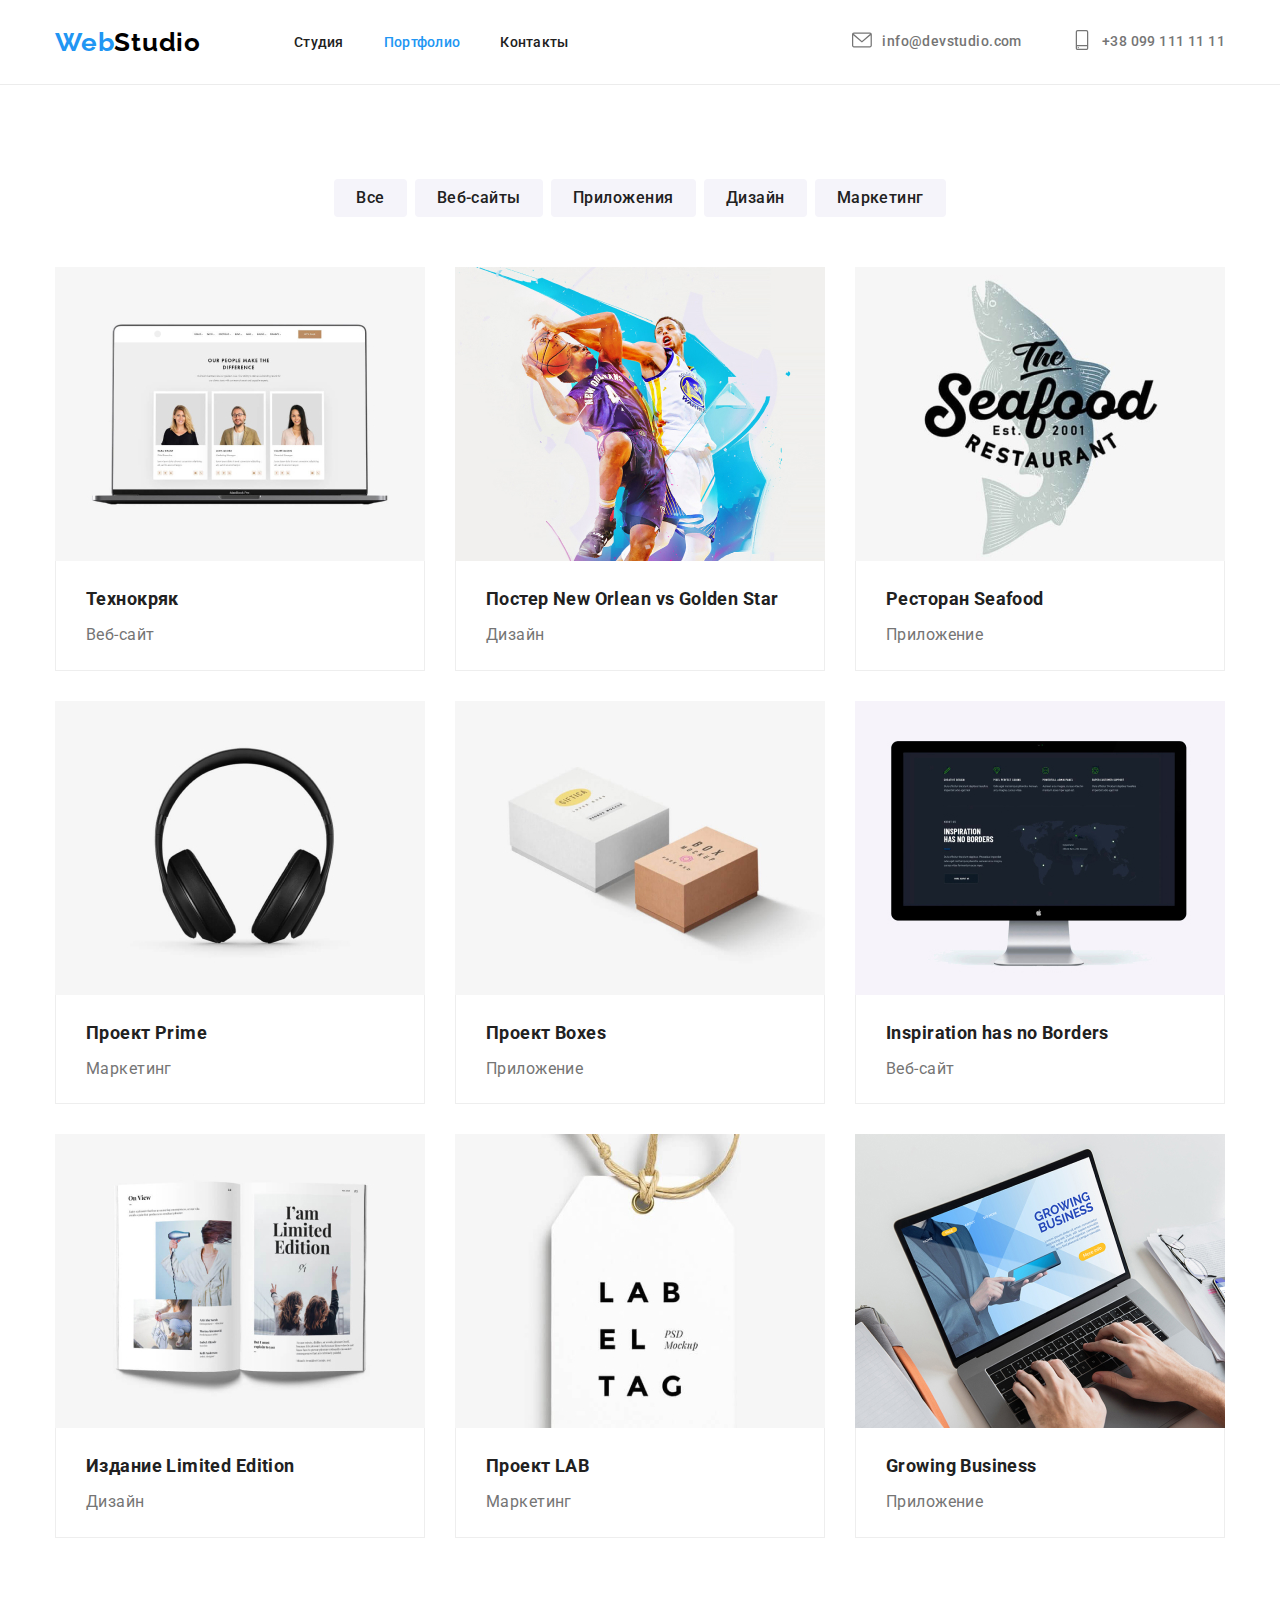
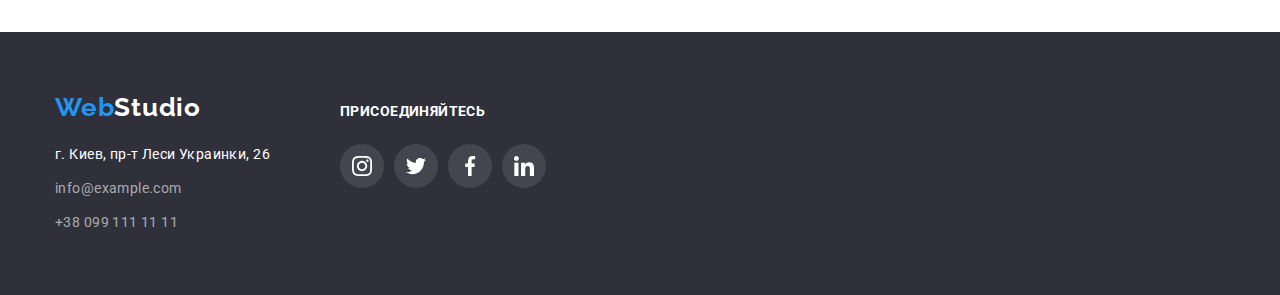
==== commit 4d915f31: "hw4" ====
--- a/portfolio.html
+++ b/portfolio.html
@@ -49,28 +49,27 @@
     </header>
     <main>
       <!-- Фильтр на странице Портфолио -->
-      <section class="section container">
-            <h1 class="visually-hidden">Примеры работ</h1>
-            <ul class="work-examples-container button-items-list">
-              <li class="button-examples-item">
-                <button type="button" class="button-text-examples">Все</button>
-              </li>
-              <li class="button-examples-item">
-                <button type="button button-web" class="button-text-examples">Веб-сайты</button>
-              </li>
-              <li class="button-examples-item">
-                <button type="button" class="button-text-examples">Приложения</button>
-              </li>
-              <li class="button-examples-item">
-                <button type="button" class="button-text-examples">Дизайн</button>
-              </li>
-              <li class="button-examples-item">
-                <button type="button" class="button-text-examples">
-                  Маркетинг
-                </button>
-              </li>
-            </ul>
-          </div>
+      <section class="section">
+        <div class="container">
+          <h1 class="visually-hidden">Примеры работ</h1>
+          <ul class="work-examples-container button-items-list">
+            <li class="button-examples-item">
+              <button type="button" class="button-text-examples">Все</button>
+            </li>
+            <li class="button-examples-item">
+              <button type="button button-web" class="button-text-examples">Веб-сайты</button>
+            </li>
+            <li class="button-examples-item">
+              <button type="button" class="button-text-examples">Приложения</button>
+            </li>
+            <li class="button-examples-item">
+              <button type="button" class="button-text-examples">Дизайн</button>
+            </li>
+            <li class="button-examples-item">
+              <button type="button" class="button-text-examples">Маркетинг</button>
+            </li>
+          </ul>
+
           <!-- Примеры работ линия 1 -->
           <ul class="work-examples">
             <li class="work-examples-list-item">
@@ -98,7 +97,7 @@
                 <p class="work-example-type-one">Приложение</p>
               </div>
             </li>
-          <!-- Примеры работ линия 2 -->
+            <!-- Примеры работ линия 2 -->
             <li class="work-examples-list-item">
               <img src="images/marketingexample.jpg" width="370" alt="A set of headphones" />
               <div class="work-examples-content">
@@ -120,7 +119,7 @@
                 <p class="work-example-type-two">Веб-сайт</p>
               </div>
             </li>
-          <!-- Примеры работ линия 3 -->
+            <!-- Примеры работ линия 3 -->
             <li class="work-examples-list-item not">
               <img src="images/limitededition.jpg" width="370" alt="An unfolded magazine" />
               <div class="work-examples-content">
--- a/css/styles.css
+++ b/css/styles.css
@@ -111,13 +111,10 @@
   padding-top: 30px;
   padding-bottom: 30px;
 }
+
 .header-container {
-}
-
-.header-container {
-  display: flex;
-  align-items: center;
-  width: 1200px;
+  display: flex;
+  align-items: center;
 }
 .nav {
   display: block;
@@ -503,8 +500,9 @@
   justify-content: space-between;
   margin: 0 auto;
 }
+/* ===============КОНЕЦ НАШИ КЛИЕНТЫ===================== */
 /* -=========ФИЛЬТР НА СТРАНИЦЕ ПОРТФОЛИО НАЧАЛО =========*/
-.work-examples .button-text-examples {
+.button-text-examples {
   font-family: inherit;
   background-color: #f5f4fa;
   color: #212121;
@@ -513,12 +511,10 @@
   line-height: 1.62;
   letter-spacing: 0.03em;
 }
-.work-examples-container .button-text-examples:hover,
+.button-text-examples:hover,
 .button-text-examples:focus {
   background-color: var(--accent-color);
   color: white;
-  box-shadow: 0px 3px 1px rgba(0, 0, 0, 0.1), 0px 1px 2px rgba(0, 0, 0, 0.08),
-    0px 2px 2px rgba(0, 0, 0, 0.12);
 }
 
 .work-examples-container {
@@ -601,6 +597,9 @@
 }
 .work-examples-list-item:nth-last-child(-n + 3) {
   margin-bottom: 0;
+}
+.work-examples-list-item {
+  width: 370px;
 }
 
 /* =========КОНЕЦ ПРИМЕРОВ РАБОТ В ПОРТФОЛИО============== */
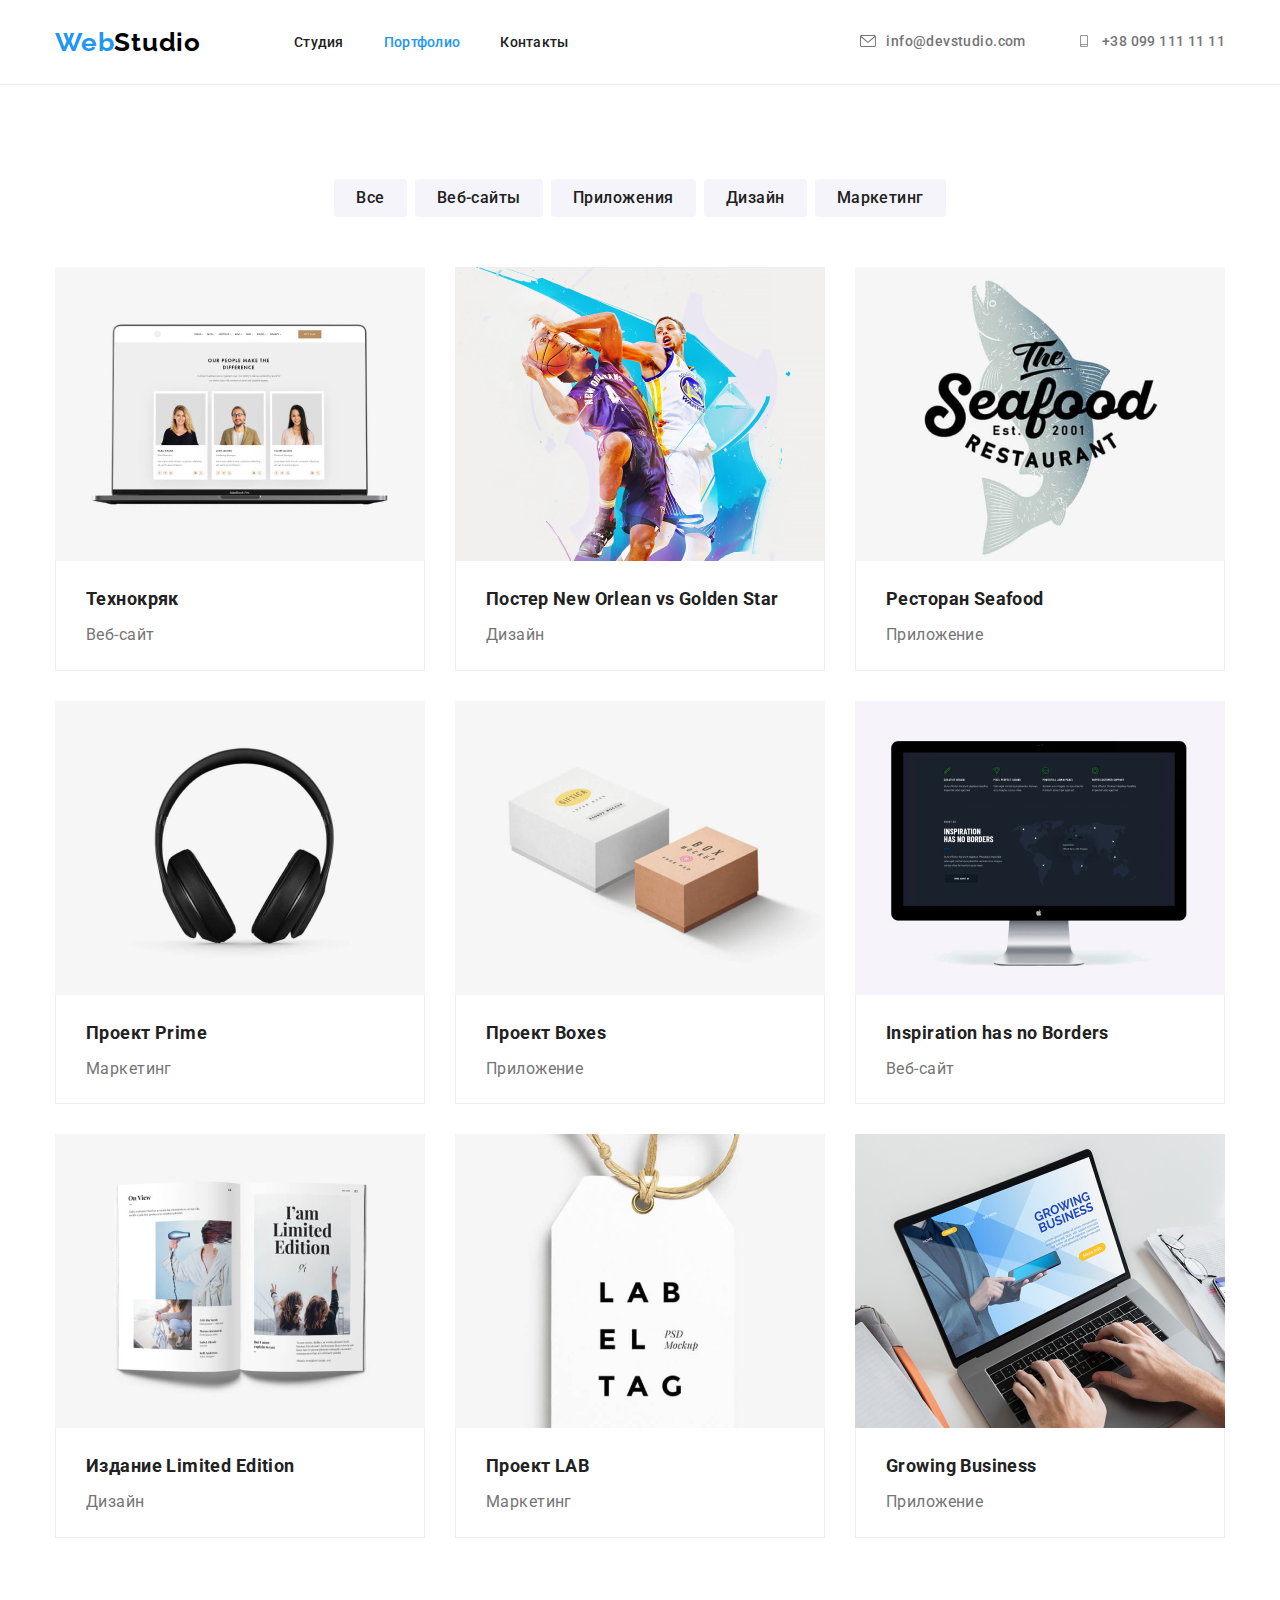
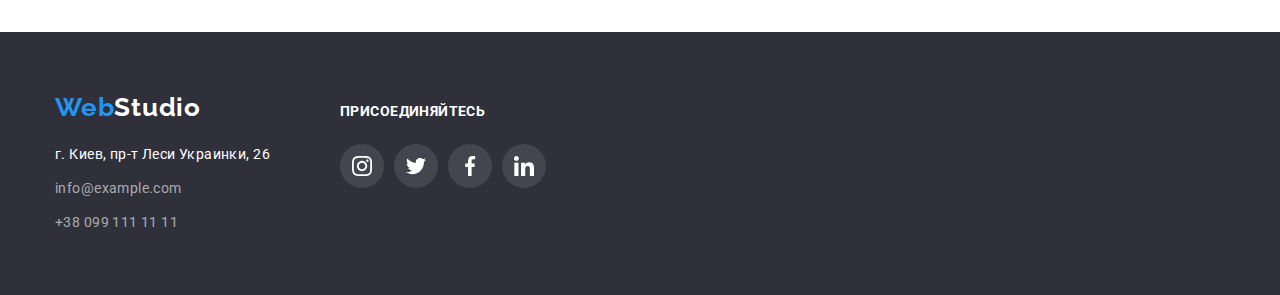
==== commit ffe0ca3c: "homework4" ====
--- a/portfolio.html
+++ b/portfolio.html
@@ -30,7 +30,7 @@
         <ul class="nav-container">
           <li class="nav-item-mail">
             <a href="mailto:info@devstudio.com" class="nav-link link">
-              <svg class="nav-icon" width="20" height="20">
+              <svg class="nav-icon" width="16" height="12">
                 <use href="./images/icons.svg#icon-envelope"></use>
               </svg>
               info@devstudio.com
@@ -38,7 +38,7 @@
           </li>
           <li class="nav-item-tel">
             <a href="tel:+380991111111" class="nav-link link">
-              <svg class="nav-icon" width="20" height="20">
+              <svg class="nav-icon" width="16" height="12">
                 <use href="./images/icons.svg#icon-smartphone"></use>
               </svg>
               +38 099 111 11 11
@@ -73,73 +73,91 @@
           <!-- Примеры работ линия 1 -->
           <ul class="work-examples">
             <li class="work-examples-list-item">
-              <img src="images/websiteexample.jpg" width="370" alt="An example of the website" />
-              <div class="work-examples-content">
-                <h2 class="work-example-title">Технокряк</h2>
-                <p class="work-example-type-one">Веб-сайт</p>
-              </div>
-            </li>
-            <li class="work-examples-list-item">
-              <img
-                src="images/designexample.jpg"
-                width="370"
-                alt="A poster with basketball players"
-              />
-              <div class="work-examples-content">
-                <h2 class="work-example-title">Постер New Orlean vs Golden Star</h2>
-                <p class="work-example-type-one">Дизайн</p>
-              </div>
-            </li>
-            <li class="work-examples-list-item">
-              <img src="images/appexample.jpg" width="370" alt="Seafood restaurant app logo" />
-              <div class="work-examples-content">
-                <h2 class="work-example-title">Ресторан Seafood</h2>
-                <p class="work-example-type-one">Приложение</p>
-              </div>
+              <a href="" class="link">
+                <img src="images/websiteexample.jpg" width="370" alt="An example of the website" />
+                <div class="work-examples-content">
+                  <h2 class="work-example-title">Технокряк</h2>
+                  <p class="work-example-type-one">Веб-сайт</p>
+                </div>
+              </a>
+            </li>
+            <li class="work-examples-list-item">
+              <a href="" class="link">
+                <img
+                  src="images/designexample.jpg"
+                  width="370"
+                  alt="A poster with basketball players"
+                />
+                <div class="work-examples-content">
+                  <h2 class="work-example-title">Постер New Orlean vs Golden Star</h2>
+                  <p class="work-example-type-one">Дизайн</p>
+                </div>
+              </a>
+            </li>
+            <li class="work-examples-list-item">
+              <a href="" class="link">
+                <img src="images/appexample.jpg" width="370" alt="Seafood restaurant app logo" />
+                <div class="work-examples-content">
+                  <h2 class="work-example-title">Ресторан Seafood</h2>
+                  <p class="work-example-type-one">Приложение</p>
+                </div>
+              </a>
             </li>
             <!-- Примеры работ линия 2 -->
             <li class="work-examples-list-item">
-              <img src="images/marketingexample.jpg" width="370" alt="A set of headphones" />
-              <div class="work-examples-content">
-                <h2 class="work-example-title">Проект Prime</h2>
-                <p class="work-example-type-two">Маркетинг</p>
-              </div>
-            </li>
-            <li class="work-examples-list-item">
-              <img src="images/appboxes.jpg" width="370" alt="Two boxes" />
-              <div class="work-examples-content">
-                <h2 class="work-example-title">Проект Boxes</h2>
-                <p class="work-example-type-two">Приложение</p>
-              </div>
-            </li>
-            <li class="work-examples-list-item">
-              <img src="images/websiteinspation.jpg" width="370" alt="A screen" />
-              <div class="work-examples-content">
-                <h2 class="work-example-title">Inspiration has no Borders</h2>
-                <p class="work-example-type-two">Веб-сайт</p>
-              </div>
+              <a href="" class="link">
+                <img src="images/marketingexample.jpg" width="370" alt="A set of headphones" />
+                <div class="work-examples-content">
+                  <h2 class="work-example-title">Проект Prime</h2>
+                  <p class="work-example-type-two">Маркетинг</p>
+                </div>
+              </a>
+            </li>
+            <li class="work-examples-list-item">
+              <a href="" class="link">
+                <img src="images/appboxes.jpg" width="370" alt="Two boxes" />
+                <div class="work-examples-content">
+                  <h2 class="work-example-title">Проект Boxes</h2>
+                  <p class="work-example-type-two">Приложение</p>
+                </div>
+              </a>
+            </li>
+            <li class="work-examples-list-item">
+              <a href="" class="link">
+                <img src="images/websiteinspation.jpg" width="370" alt="A screen" />
+                <div class="work-examples-content">
+                  <h2 class="work-example-title">Inspiration has no Borders</h2>
+                  <p class="work-example-type-two">Веб-сайт</p>
+                </div>
+              </a>
             </li>
             <!-- Примеры работ линия 3 -->
             <li class="work-examples-list-item not">
-              <img src="images/limitededition.jpg" width="370" alt="An unfolded magazine" />
-              <div class="work-examples-content">
-                <h2 class="work-example-title">Издание Limited Edition</h2>
-                <p class="work-example-type">Дизайн</p>
-              </div>
+              <a href="" class="link">
+                <img src="images/limitededition.jpg" width="370" alt="An unfolded magazine" />
+                <div class="work-examples-content">
+                  <h2 class="work-example-title">Издание Limited Edition</h2>
+                  <p class="work-example-type">Дизайн</p>
+                </div>
+              </a>
             </li>
             <li class="work-examples-list-item not">
-              <img src="images/projectlab.jpg" width="370" alt="A Lab tag" />
-              <div class="work-examples-content">
-                <h2 class="work-example-title">Проект LAB</h2>
-                <p class="work-example-type">Маркетинг</p>
-              </div>
+              <a href="" class="link">
+                <img src="images/projectlab.jpg" width="370" alt="A Lab tag" />
+                <div class="work-examples-content">
+                  <h2 class="work-example-title">Проект LAB</h2>
+                  <p class="work-example-type">Маркетинг</p>
+                </div>
+              </a>
             </li>
             <li class="work-examples-list-item not">
-              <img src="images/growingbusiness.jpg" width="370" alt="A laptop" />
-              <div class="work-examples-content">
-                <h2 class="work-example-title">Growing Business</h2>
-                <p class="work-example-type">Приложение</p>
-              </div>
+              <a href="" class="link">
+                <img src="images/growingbusiness.jpg" width="370" alt="A laptop" />
+                <div class="work-examples-content">
+                  <h2 class="work-example-title">Growing Business</h2>
+                  <p class="work-example-type">Приложение</p>
+                </div>
+              </a>
             </li>
           </ul>
         </div>
--- a/css/styles.css
+++ b/css/styles.css
@@ -169,6 +169,7 @@
 }
 
 .nav-icon {
+  margin-top: 5px;
   margin-right: 10px;
   fill: currentColor;
 }
@@ -494,11 +495,11 @@
   border: 1px solid #afb1b8;
   border-radius: 4px;
 }
-
+.our-clients-list-item:not(:last-child) {
+  margin-right: 30px;
+}
 .our-clients-list {
   display: flex;
-  justify-content: space-between;
-  margin: 0 auto;
 }
 /* ===============КОНЕЦ НАШИ КЛИЕНТЫ===================== */
 /* -=========ФИЛЬТР НА СТРАНИЦЕ ПОРТФОЛИО НАЧАЛО =========*/
@@ -515,6 +516,8 @@
 .button-text-examples:focus {
   background-color: var(--accent-color);
   color: white;
+  box-shadow: 0px 3px 1px rgba(0, 0, 0, 0.1), 0px 1px 2px rgba(0, 0, 0, 0.08),
+    0px 2px 2px rgba(0, 0, 0, 0.12);
 }
 
 .work-examples-container {
@@ -557,7 +560,8 @@
 /* ============ ФИЛЬТР В ПОРТФОЛИО КОНЕЦ=========== */
 
 /* =========ПРИМЕРЫ РАБОТ В ПОРТФОЛИО =========*/
-.work-examples h2 {
+.work-example-title {
+  color: #212121;
   font-style: normal;
   font-weight: bold;
   font-size: 18px;
